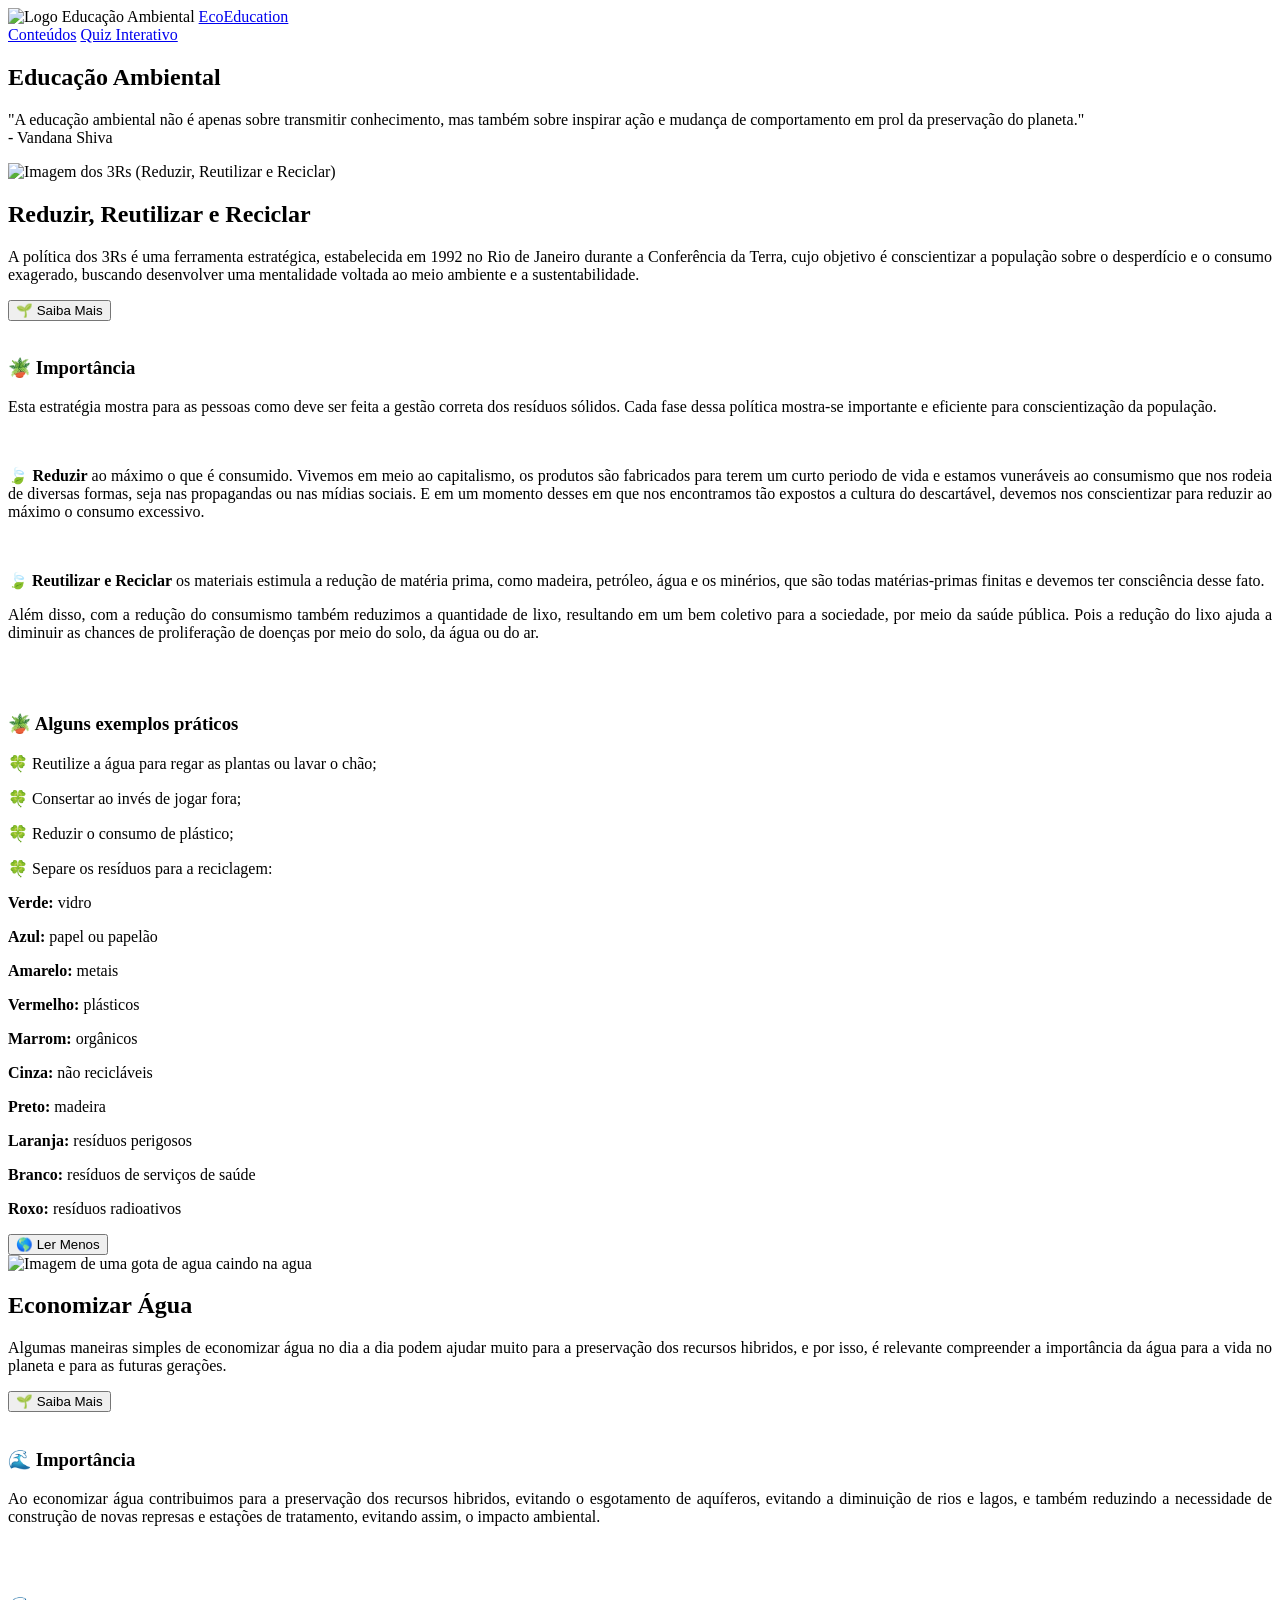
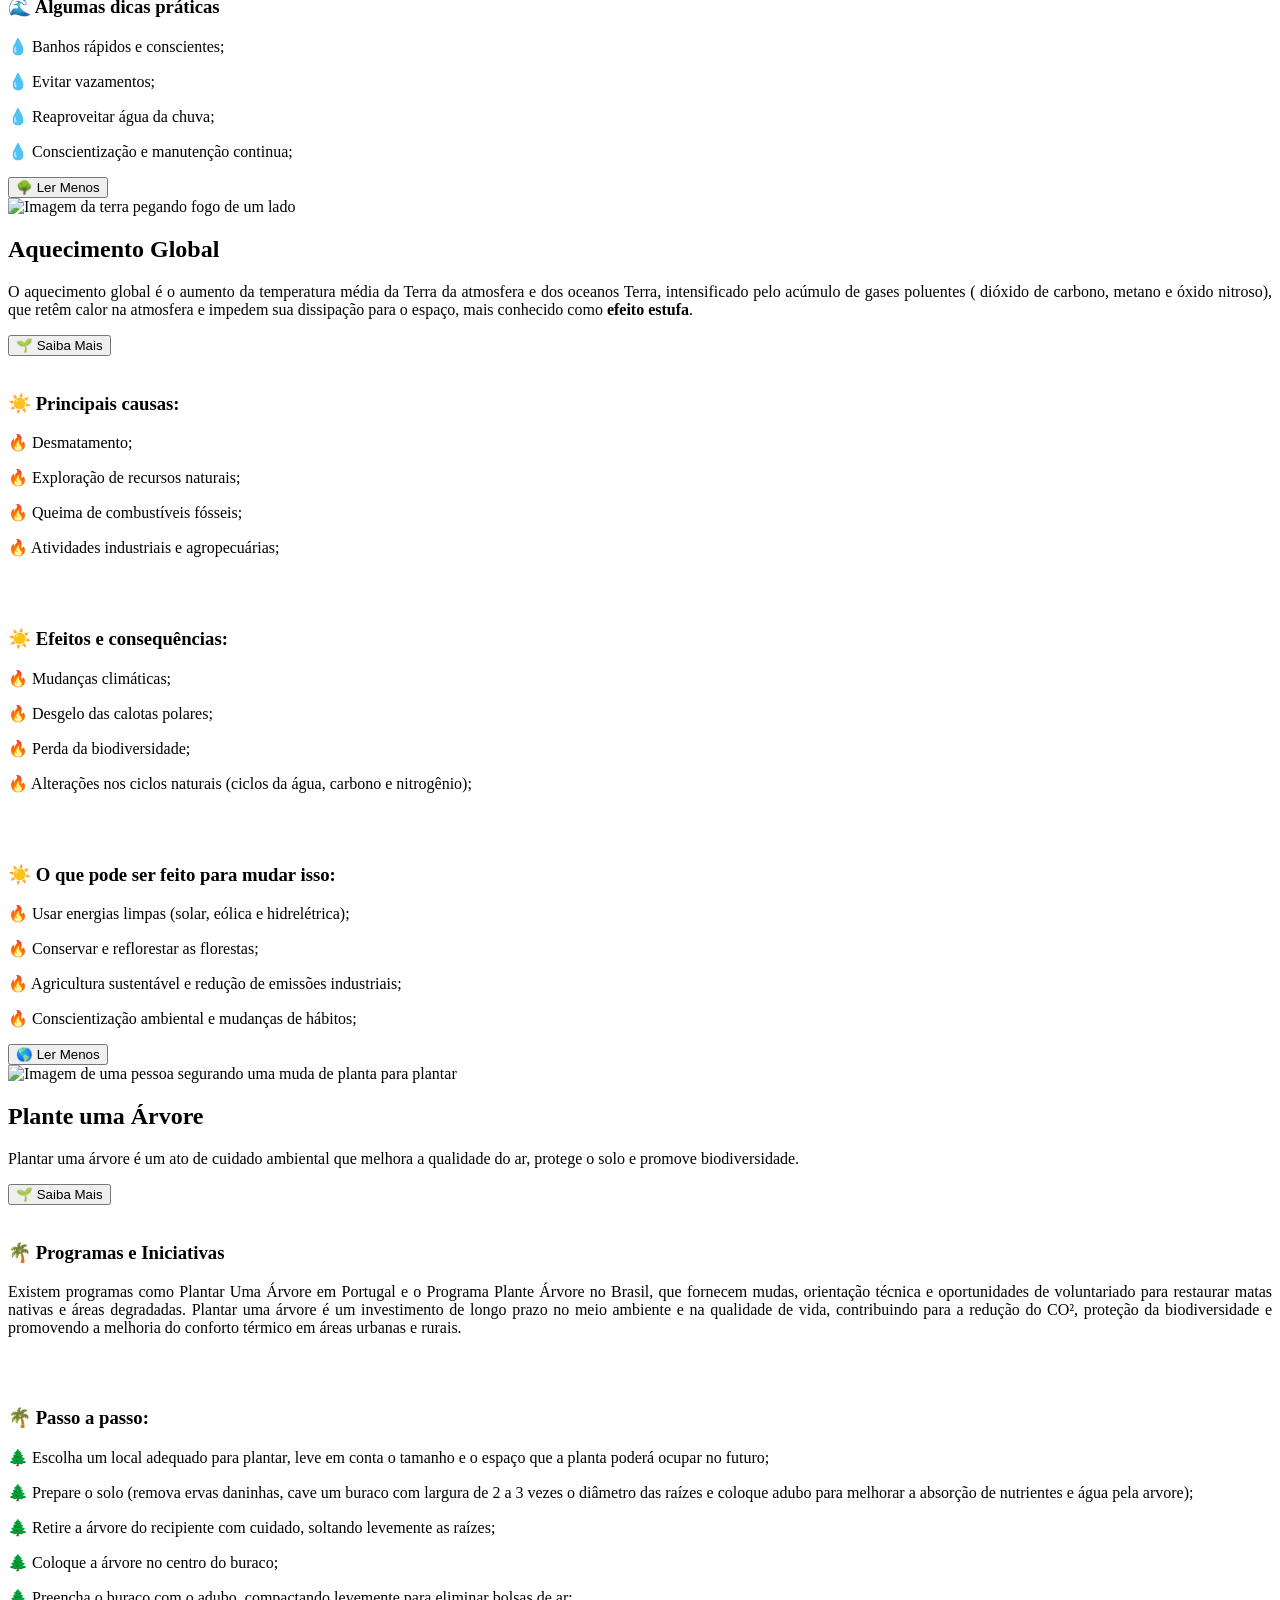
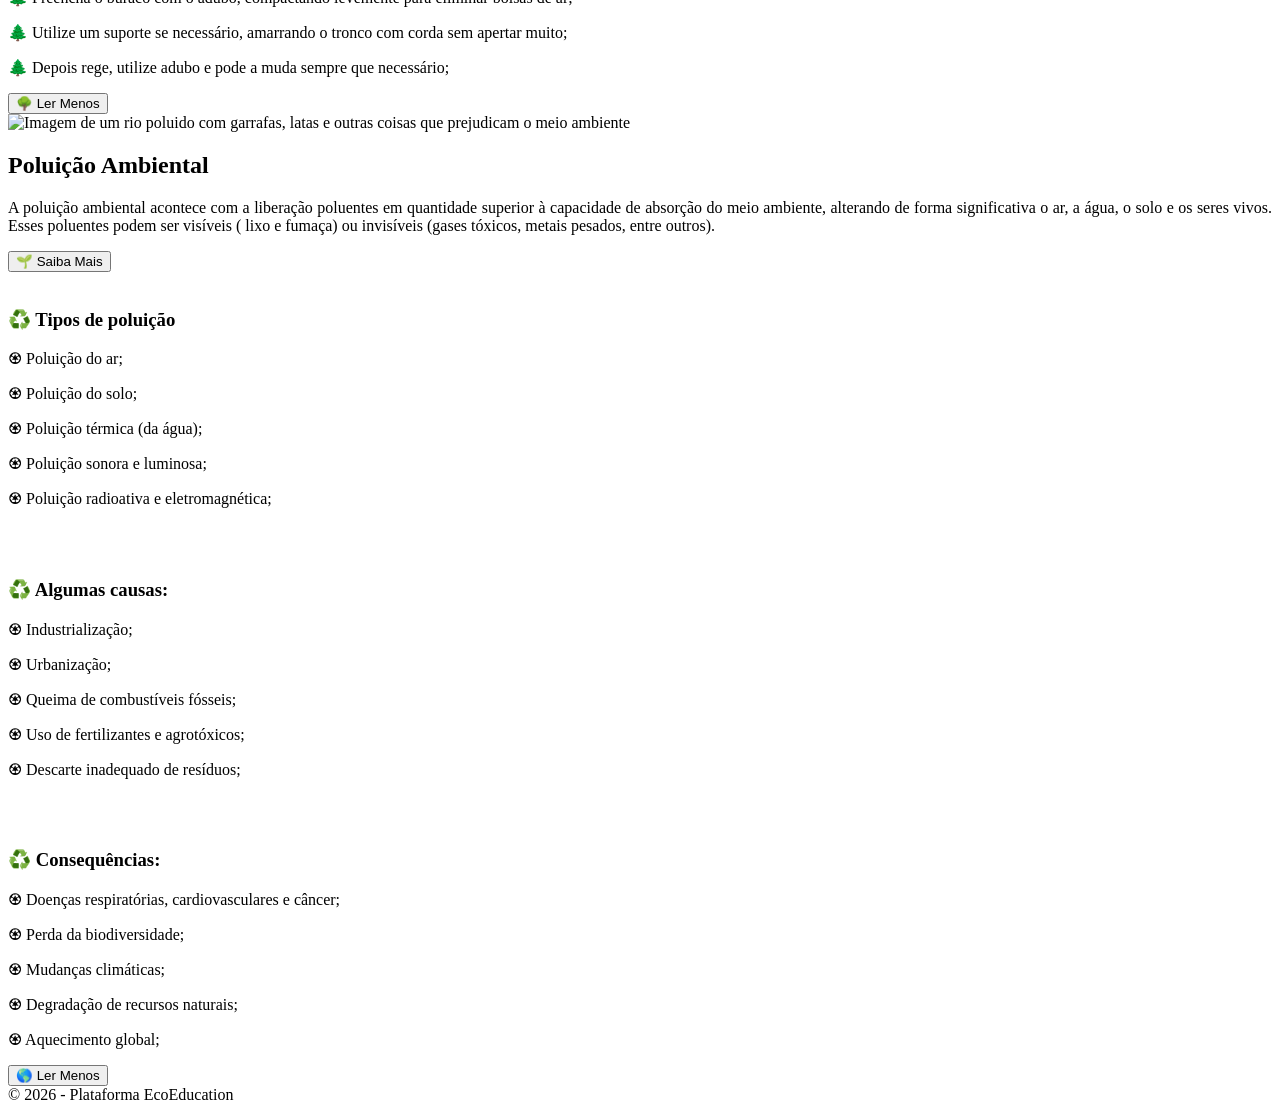
==== index.html @ 9a3f1486 "Add files via upload" ====
<!-- index.html -->
<!DOCTYPE html>
<html lang="pt-BR">
<head>
  <meta charset="UTF-8">
  <meta name="viewport" content="width=device-width, initial-scale=1.0">
  <link rel="stylesheet" href="./css/index.css">
  <title>EcoEducation</title>

</head>

<body>

  <!-- BARRA INICIAL -->
  <header>
    <div class="logo">
      <img src="./imagens/ecoeducation.png" alt="Logo Educação Ambiental">
      <a href="index.html">EcoEducation</a>
    </div>

    <nav>
      <a href="#return">Conteúdos</a>
      <a href="./html/Quiz.html">Quiz Interativo</a>
      <!-- <div class="pesquisa">
        <input type="text" placeholder="Pesquisar...">
      </div> -->
    </nav>
  </header>


  <!-- CITAÇÃO INICIAL -->
  <section class="hero"></section>
  <section class="hero1">
    <h2>Educação Ambiental</h2>

    <p>
      "A educação ambiental não é apenas sobre transmitir conhecimento, mas também sobre inspirar 
       ação e mudança de comportamento em prol da preservação do planeta."
       <br>
       - Vandana Shiva
    </p>
    <section id="return"></section>
  </section>


  <!-- CONTEÚDOS -->
  <section id="conteudos" class="conteudos">

    <!-- CONTEÚDO 1 -->
    <div class="card-conteudo reverse">
      <img src="./imagens/reduzir, reutilizar e reciclar.png" alt="Imagem dos 3Rs (Reduzir, Reutilizar e Reciclar)">

      <div class="texto">
        <h2>Reduzir, Reutilizar e Reciclar</h2>
        <p style="text-align:justify;" class="resumo">
            A política dos 3Rs é uma ferramenta estratégica, estabelecida em 1992 
            no Rio de Janeiro durante a Conferência da Terra, cujo objetivo é 
            conscientizar a população sobre o desperdício e o consumo 
            exagerado, buscando desenvolver uma mentalidade voltada ao meio ambiente 
            e a sustentabilidade.
        </p>

        <!-- BOTÃO ECOLÓGICO -->
        <button class="eco-btn saiba-mais">
            <span class="folha">🌱</span>
            <span class="eco-texto">
                Saiba Mais
            </span>
        </button>

        <!-- TEXTO ESCONDIDO -->
        <div class="conteudo-extra">
            <br>
            <h3>🪴 Importância</h3>
            <p style="text-align:justify;">Esta estratégia mostra para as pessoas 
              como deve ser feita a gestão
              correta dos resíduos sólidos. Cada fase dessa política mostra-se 
              importante e eficiente para conscientização da população.
            </p>
            <br>
            <p style="text-align:justify;"><strong>🍃 Reduzir </strong>ao máximo 
              o que é consumido.
              Vivemos em meio ao capitalismo, os produtos são fabricados para terem 
              um curto periodo de vida e estamos vuneráveis ao consumismo que nos
              rodeia de diversas formas, seja nas propagandas ou nas mídias 
              sociais. E em um momento desses em que nos encontramos tão expostos a cultura 
              do descartável, devemos nos conscientizar para reduzir ao máximo o 
              consumo excessivo.</p>
            <br>
            <p style="text-align:justify;"><strong>🍃 Reutilizar e Reciclar</strong>
              os materiais estimula a redução de
              matéria prima, como madeira, petróleo, água e os minérios, que são
              todas matérias-primas finitas e devemos ter consciência desse fato.</p>
            <p style="text-align:justify;">Além disso, com a redução do consumismo 
              também reduzimos a quantidade
              de lixo, resultando em um bem coletivo para a sociedade, por meio 
              da saúde pública. Pois a redução do lixo ajuda a diminuir as chances 
              de proliferação de doenças por meio do solo, da água ou do ar.
            </p>

            <br>
            <br>
            <h3>🪴 Alguns exemplos práticos</h3>
            <p>🍀 Reutilize a água para regar as plantas ou lavar o chão;</p>
            <p>🍀 Consertar ao invés de jogar fora;</p>
            <p>🍀 Reduzir o consumo de plástico;</p>
            <p>🍀 Separe os resíduos para a reciclagem:</p>
            <p><strong>Verde: </strong>vidro</p>
            <p><strong>Azul: </strong>papel ou papelão</p>
            <p><strong>Amarelo: </strong>metais</p>
            <p><strong>Vermelho: </strong>plásticos</p>
            <p><strong>Marrom: </strong>orgânicos</p>
            <p><strong>Cinza: </strong>não recicláveis</p>
            <p><strong>Preto: </strong>madeira</p>
            <p><strong>Laranja: </strong>resíduos perigosos</p>
            <p><strong>Branco: </strong>resíduos de serviços de saúde</p>
            <p><strong>Roxo: </strong>resíduos radioativos</p>
            
            

            <!-- SAIBA MENOS -->
            <button class="eco-btn saiba-menos">
                <span class="folha">🌎</span>
                <span>
                    Ler Menos
                </span>
            </button>
        </div>
      </div>
    </div>

    <!-- CONTEÚDO 2 -->
    <div class="card-conteudo">
        <img src="./imagens/economizar agua.jpg" alt="Imagem de uma gota de agua caindo na agua">

        <div class="texto">
            <h2>Economizar Água</h2>

            <p style="text-align:justify;">
                Algumas maneiras simples de economizar água no dia a dia podem
                ajudar muito para a preservação dos recursos hibridos, e por isso, 
                é relevante compreender 
                a importância da água para a vida no planeta e para as futuras gerações.
            </p>

            <!-- BOTÃO ECOLÓGICO -->
            <button class="eco-btn saiba-mais">
              <span class="folha">🌱</span>
              <span class="eco-texto">
                Saiba Mais
              </span>
            </button>

            <!-- TEXTO ESCONDIDO -->
            <div class="conteudo-extra">
            <br>
            <h3>🌊 Importância</h3>
            <p style="text-align:justify;">
              Ao economizar água contribuimos para a preservação dos recursos
              hibridos,  evitando o esgotamento de aquíferos, evitando a diminuição
              de rios e lagos, e também reduzindo
              a necessidade de construção de novas represas e estações de tratamento, 
              evitando assim, o impacto ambiental.
            </p>

            <br>
            <br>
            <h3>🌊 Algumas dicas práticas</h3>
            <p>💧 Banhos rápidos e conscientes;</p>
            <p>💧 Evitar vazamentos;</p>
            <p>💧 Reaproveitar água da chuva;</p>
            <p>💧 Conscientização e manutenção continua;</p>
            

              <!-- SAIBA MENOS -->
              <button class="eco-btn saiba-menos">
                <span class="folha">🌳</span>
                <span>
                    Ler Menos
                </span>
              </button>
            </div>
        </div>
    </div>

    <!-- CONTEÚDO 3 -->
    <div class="card-conteudo reverse">
        <img src="./imagens/aquecimento global.jpg" alt="Imagem da terra pegando fogo de um lado">

        <div class="texto">
            <h2>Aquecimento Global</h2>

            <p style="text-align:justify;">
              O aquecimento global é o aumento da temperatura média da Terra da atmosfera
              e dos oceanos Terra, intensificado pelo acúmulo de gases poluentes ( 
              dióxido de carbono, metano e óxido nitroso), que retêm calor 
              na atmosfera e impedem sua dissipação para o espaço, mais conhecido como
              <strong>efeito estufa</strong>.
            </p>
            
            <!-- BOTÃO ECOLÓGICO -->
            <button class="eco-btn saiba-mais">
              <span class="folha">🌱</span>
              <span class="eco-texto">
                Saiba Mais
              </span>
            </button>

            <!-- TEXTO ESCONDIDO -->
            <div class="conteudo-extra">
            <br>
            <h3>☀️ Principais causas:</h3>
            <p>🔥 Desmatamento;</p>
            <p>🔥 Exploração de recursos naturais;</p>
            <p>🔥 Queima de combustíveis fósseis;</p>
            <p>🔥 Atividades industriais e agropecuárias;</p>

            <br>
            <br>
            <h3>☀️ Efeitos e consequências:</h3>
            <p>🔥 Mudanças climáticas;</p>
            <p>🔥 Desgelo das calotas polares;</p>
            <p>🔥 Perda da biodiversidade;</p>
            <p>🔥 Alterações nos ciclos naturais (ciclos da água, carbono e nitrogênio);</p>

            <br>
            <br>
            <h3>☀️ O que pode ser feito para mudar isso:</h3>
            <p>🔥 Usar energias limpas (solar, eólica e hidrelétrica);</p>
            <p>🔥 Conservar e reflorestar as florestas;</p>
            <p>🔥 Agricultura sustentável e redução de emissões industriais;</p>
            <p>🔥 Conscientização ambiental e mudanças de hábitos;</p>

              <!-- SAIBA MENOS -->
              <button class="eco-btn saiba-menos">
                <span class="folha">🌎</span>
                <span>
                    Ler Menos
                </span>
              </button>
            </div>
        </div>
    </div>

    <!-- CONTEÚDO 4 -->
    <div class="card-conteudo">
        <img src="./imagens/plante uma arvore.webp" alt="Imagem de uma pessoa segurando uma muda de planta para plantar">

        <div class="texto">
            <h2>Plante uma Árvore</h2>

            <p style="text-align:justify;">
                Plantar uma árvore é um ato de cuidado ambiental que melhora a 
                qualidade do ar, protege o solo e promove biodiversidade.
            </p>
            
            <!-- BOTÃO ECOLÓGICO -->
            <button class="eco-btn saiba-mais">
              <span class="folha">🌱</span>
              <span class="eco-texto">
                Saiba Mais
              </span>
            </button>

            <!-- TEXTO ESCONDIDO -->
            <div class="conteudo-extra">
            <br>
            <h3>🌴 Programas e Iniciativas</h3>
            <p style="text-align:justify;">
              Existem programas como Plantar Uma Árvore em Portugal 
              e o Programa Plante Árvore no Brasil, que fornecem mudas, orientação técnica 
              e oportunidades de voluntariado para restaurar matas nativas e áreas degradadas. 
              Plantar uma árvore é um investimento de longo prazo no meio ambiente e na qualidade 
              de vida, contribuindo para a redução do CO², proteção da biodiversidade e
              promovendo a melhoria do conforto térmico em áreas urbanas e rurais.
            </p>

            <br>
            <br>
            <h3>🌴 Passo a passo:</h3>
            <p>🌲 Escolha um local adequado para plantar, leve em conta o tamanho 
                e o espaço que a planta poderá ocupar no futuro;</p>
            <p>🌲 Prepare o solo (remova ervas daninhas, cave um buraco com largura 
                de 2 a 3 vezes o diâmetro das raízes e coloque adubo para melhorar 
                a absorção de nutrientes e água pela arvore);</p>
            <p>🌲 Retire a árvore do recipiente com cuidado, soltando levemente as raízes;</p>
            <p>🌲 Coloque a árvore no centro do buraco;</p>
            <p>🌲 Preencha o buraco com o adubo, compactando levemente para eliminar bolsas de ar;</p>
            <p>🌲 Utilize um suporte se necessário, amarrando o tronco 
                  com corda sem apertar muito;</p>
            <p>🌲 Depois rege, utilize adubo e pode a muda sempre que necessário;</p>

              <!-- SAIBA MENOS -->
              <button class="eco-btn saiba-menos">
                <span class="folha">🌳</span>
                <span>
                    Ler Menos
                </span>
              </button>
            </div>
        </div>
    </div>

    <!-- CONTEÚDO 5 -->
    <div class="card-conteudo reverse">
        <img src="./imagens/poluicao ambiental.png" alt="Imagem de um rio poluido com garrafas, latas e outras coisas que prejudicam o meio ambiente">

        <div class="texto">
            <h2>Poluição Ambiental</h2>

            <p style="text-align:justify;">
                A poluição ambiental acontece com a liberação poluentes em quantidade 
                superior à capacidade de 
                absorção do meio ambiente, alterando de forma significativa o ar, a água, 
                o solo e os seres vivos. Esses poluentes podem ser visíveis ( 
                lixo e fumaça) ou invisíveis (gases tóxicos, metais pesados, entre outros).
            </p>
            
            <!-- BOTÃO ECOLÓGICO -->
            <button class="eco-btn saiba-mais">
              <span class="folha">🌱</span>
              <span class="eco-texto">
                Saiba Mais
              </span>
            </button>

            <!-- TEXTO ESCONDIDO -->
            <div class="conteudo-extra">
              <br>
              <h3>♻️ Tipos de poluição</h3>
              <p>♼ Poluição do ar;</p>
              <p>♼ Poluição do solo;</p>
              <p>♼ Poluição térmica (da água);</p>
              <p>♼ Poluição sonora e luminosa;</p>
              <p>♼ Poluição radioativa e eletromagnética;</p>

              <br>
              <br>
              <h3>♻️ Algumas causas:</h3>
              <p>♼ Industrialização;</p>
              <p>♼ Urbanização;</p>
              <p>♼ Queima de combustíveis fósseis;</p>
              <p>♼ Uso de fertilizantes e agrotóxicos;</p>
              <p>♼ Descarte inadequado de resíduos;</p>

              <br>
              <br>
              <h3>♻️ Consequências:</h3>
              <p>♼ Doenças respiratórias, cardiovasculares e câncer;</p>
              <p>♼ Perda da biodiversidade;</p>
              <p>♼ Mudanças climáticas;</p>
              <p>♼ Degradação de recursos naturais;</p>
              <p>♼ Aquecimento global;</p>

              <!-- SAIBA MENOS -->
              <button class="eco-btn saiba-menos">
                <span class="folha">🌎</span>
                <span>
                    Ler Menos
                </span>
              </button>
            </div>
        </div>
    </div>
  </section>


  <!-- Botões de SAIBA MAIS e SAIBA MENOS --> 
  <script>
    // Saiba Mais
    const botoesMais =
    document.querySelectorAll(".saiba-mais");
    botoesMais.forEach(botao => {
      botao.addEventListener("click", () => {
        const conteudo =
        botao.parentElement.querySelector(".conteudo-extra");
        conteudo.classList.add("ativo");
        botao.style.display = "none";
      });
    });
    // Saiba Menos
    const botoesMenos =
    document.querySelectorAll(".saiba-menos");
    botoesMenos.forEach(botao => {
      botao.addEventListener("click", () => {
        const conteudo =
        botao.parentElement;
        conteudo.classList.remove("ativo");
        const botaoMais =
        conteudo.parentElement.querySelector(".saiba-mais");
        botaoMais.style.display = "flex";
      });
    });
  </script>

  <footer>
    © 2026 - Plataforma EcoEducation
  </footer>

</body>
</html>
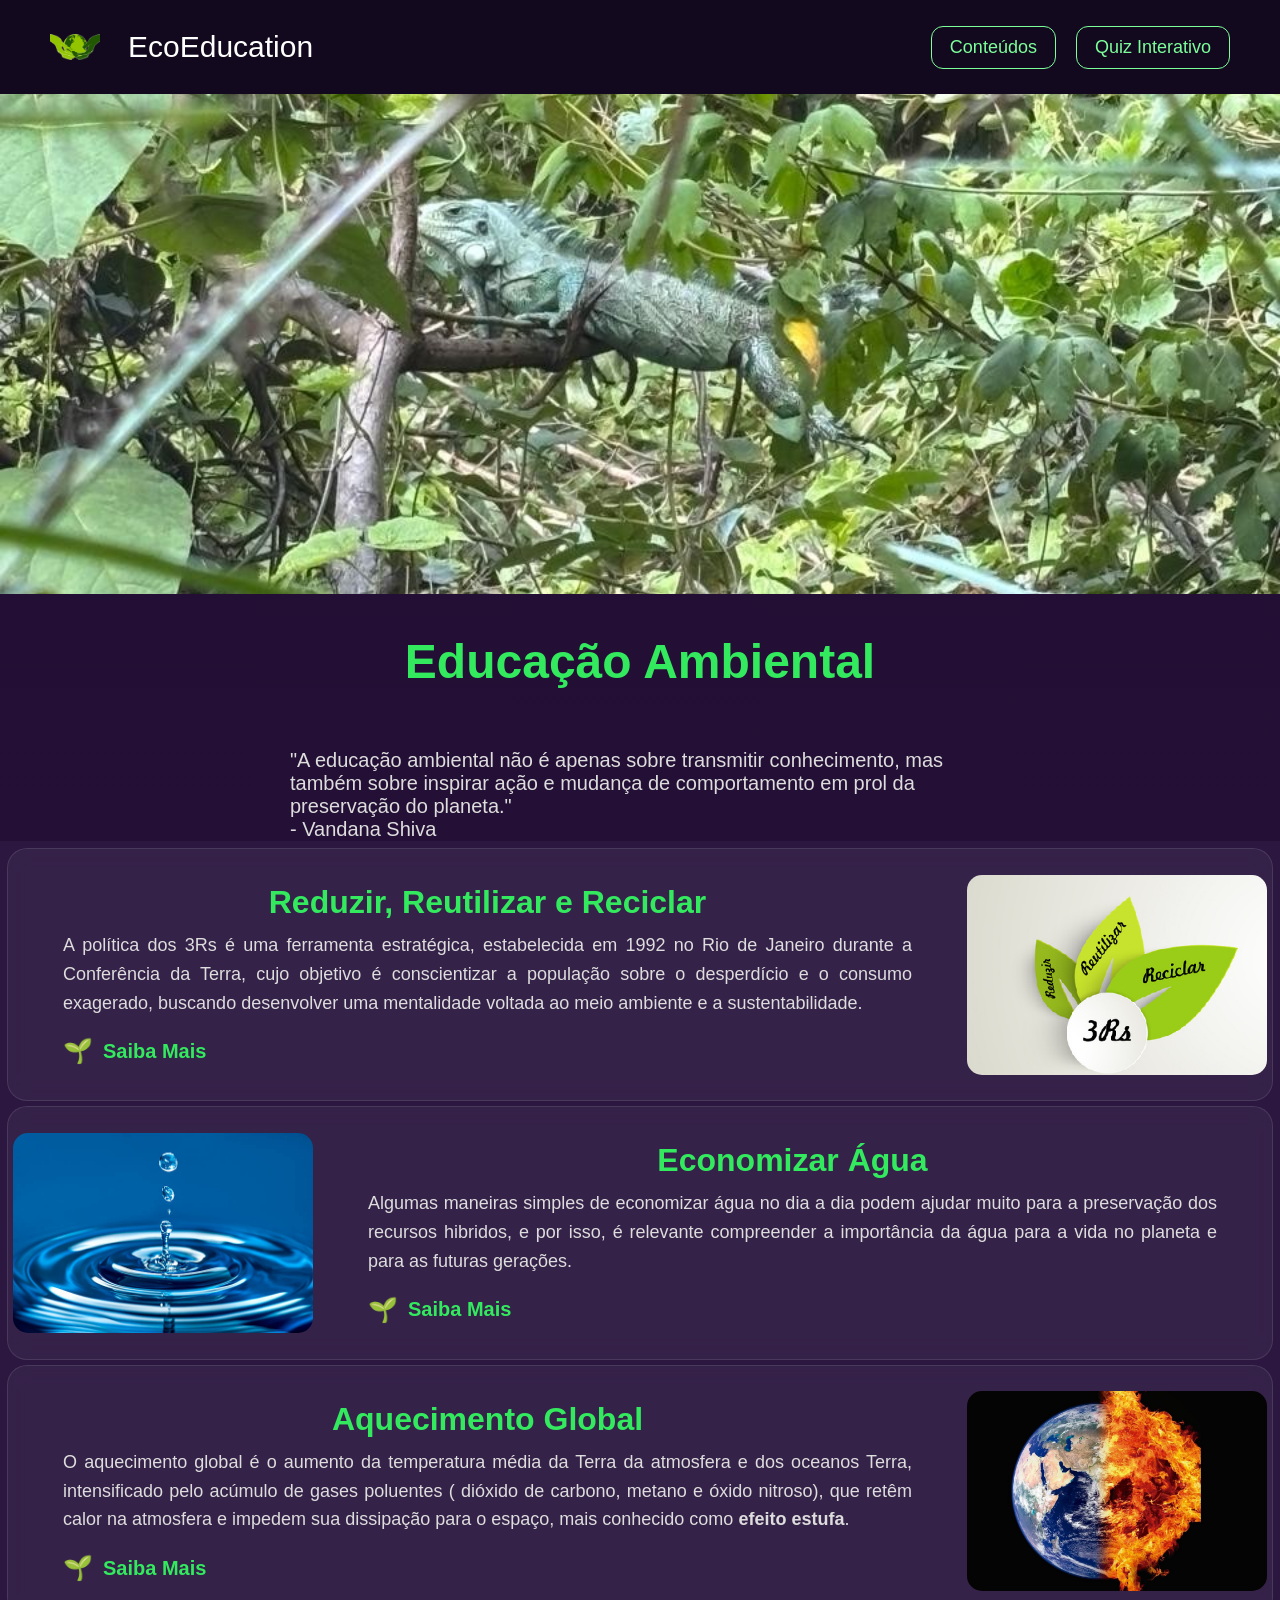
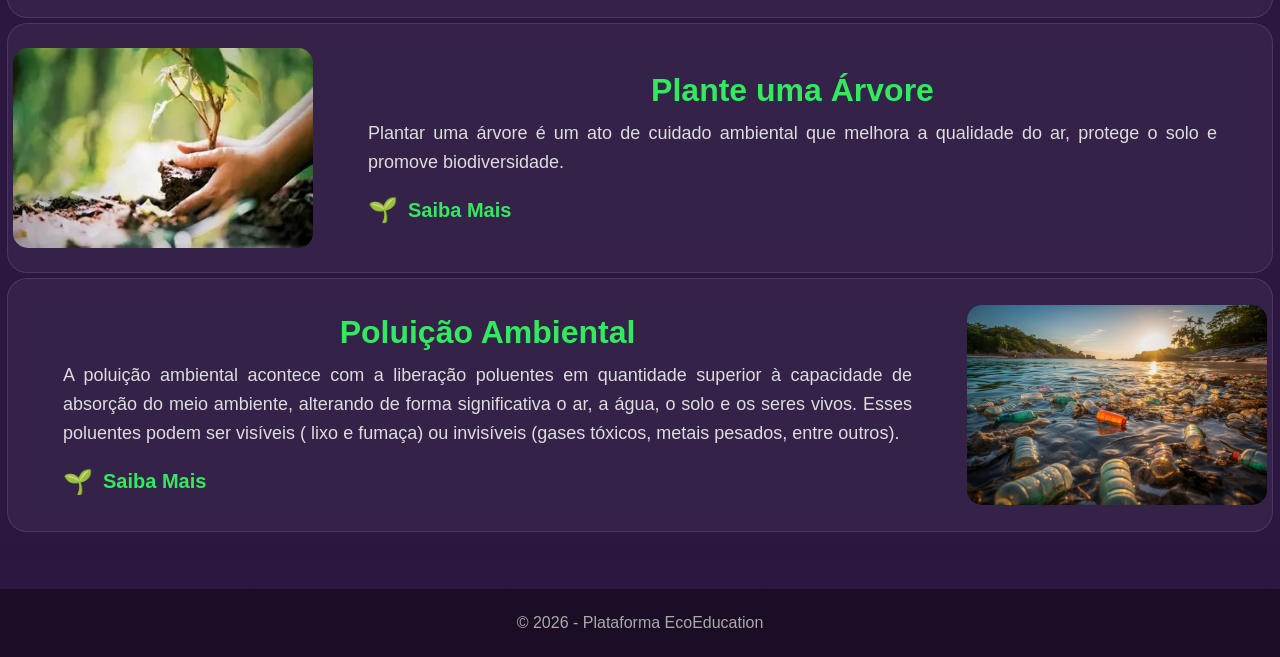
==== commit d425e95b: "Update index.html" ====
--- a/index.html
+++ b/index.html
@@ -4,7 +4,7 @@
 <head>
   <meta charset="UTF-8">
   <meta name="viewport" content="width=device-width, initial-scale=1.0">
-  <link rel="stylesheet" href="./css/index.css">
+  <link rel="stylesheet" href="index.css">
   <title>EcoEducation</title>
 
 </head>
@@ -14,13 +14,13 @@
   <!-- BARRA INICIAL -->
   <header>
     <div class="logo">
-      <img src="./imagens/ecoeducation.png" alt="Logo Educação Ambiental">
+      <img src="ecoeducation.png" alt="Logo Educação Ambiental">
       <a href="index.html">EcoEducation</a>
     </div>
 
     <nav>
       <a href="#return">Conteúdos</a>
-      <a href="./html/Quiz.html">Quiz Interativo</a>
+      <a href="Quiz.html">Quiz Interativo</a>
       <!-- <div class="pesquisa">
         <input type="text" placeholder="Pesquisar...">
       </div> -->
@@ -48,7 +48,7 @@
 
     <!-- CONTEÚDO 1 -->
     <div class="card-conteudo reverse">
-      <img src="./imagens/reduzir, reutilizar e reciclar.png" alt="Imagem dos 3Rs (Reduzir, Reutilizar e Reciclar)">
+      <img src="reduzir, reutilizar e reciclar.png" alt="Imagem dos 3Rs (Reduzir, Reutilizar e Reciclar)">
 
       <div class="texto">
         <h2>Reduzir, Reutilizar e Reciclar</h2>
@@ -105,16 +105,16 @@
             <p>🍀 Consertar ao invés de jogar fora;</p>
             <p>🍀 Reduzir o consumo de plástico;</p>
             <p>🍀 Separe os resíduos para a reciclagem:</p>
-            <p><strong>Verde: </strong>vidro</p>
-            <p><strong>Azul: </strong>papel ou papelão</p>
-            <p><strong>Amarelo: </strong>metais</p>
-            <p><strong>Vermelho: </strong>plásticos</p>
-            <p><strong>Marrom: </strong>orgânicos</p>
-            <p><strong>Cinza: </strong>não recicláveis</p>
-            <p><strong>Preto: </strong>madeira</p>
-            <p><strong>Laranja: </strong>resíduos perigosos</p>
-            <p><strong>Branco: </strong>resíduos de serviços de saúde</p>
-            <p><strong>Roxo: </strong>resíduos radioativos</p>
+            <p><b>Verde: </b>vidro</p>
+            <p><b>Azul: </b>papel ou papelão</p>
+            <p><b>Amarelo: </b>metais</p>
+            <p><b>Vermelho: </b>plásticos</p>
+            <p><b>Marrom: </b>orgânicos</p>
+            <p><b>Cinza: </b>não recicláveis</p>
+            <p><b>Preto: </b>madeira</p>
+            <p><b>Laranja: </b>resíduos perigosos</p>
+            <p><b>Branco: </b>resíduos de serviços de saúde</p>
+            <p><b>Roxo: </b>resíduos radioativos</p>
             
             
 
@@ -131,7 +131,7 @@
 
     <!-- CONTEÚDO 2 -->
     <div class="card-conteudo">
-        <img src="./imagens/economizar agua.jpg" alt="Imagem de uma gota de agua caindo na agua">
+        <img src="economizar agua.jpg" alt="Imagem de uma gota de agua caindo na agua">
 
         <div class="texto">
             <h2>Economizar Água</h2>
@@ -185,7 +185,7 @@
 
     <!-- CONTEÚDO 3 -->
     <div class="card-conteudo reverse">
-        <img src="./imagens/aquecimento global.jpg" alt="Imagem da terra pegando fogo de um lado">
+        <img src="aquecimento global.jpg" alt="Imagem da terra pegando fogo de um lado">
 
         <div class="texto">
             <h2>Aquecimento Global</h2>
@@ -244,7 +244,7 @@
 
     <!-- CONTEÚDO 4 -->
     <div class="card-conteudo">
-        <img src="./imagens/plante uma arvore.webp" alt="Imagem de uma pessoa segurando uma muda de planta para plantar">
+        <img src="plante uma arvore.webp" alt="Imagem de uma pessoa segurando uma muda de planta para plantar">
 
         <div class="texto">
             <h2>Plante uma Árvore</h2>
@@ -303,7 +303,7 @@
 
     <!-- CONTEÚDO 5 -->
     <div class="card-conteudo reverse">
-        <img src="./imagens/poluicao ambiental.png" alt="Imagem de um rio poluido com garrafas, latas e outras coisas que prejudicam o meio ambiente">
+        <img src="poluicao ambiental.png" alt="Imagem de um rio poluido com garrafas, latas e outras coisas que prejudicam o meio ambiente">
 
         <div class="texto">
             <h2>Poluição Ambiental</h2>
@@ -398,4 +398,4 @@
   </footer>
 
 </body>
-</html>+</html>
--- a/index.css
+++ b/index.css
@@ -0,0 +1,348 @@
+*{
+      margin:0;
+      padding:0;
+      box-sizing:border-box;
+      font-family: Arial, Helvetica, sans-serif;
+    }
+
+    body{
+      background: linear-gradient(to bottom, #200c30, #2b1740);
+      color: white;
+    }
+
+/* MENU */
+header{
+    width:100%;
+    padding:20px 50px;
+    display:flex;
+    justify-content:space-between;
+    align-items:center;
+
+    background-color: rgba(20, 10, 30, 0.95);
+
+    backdrop-filter: blur(10px);
+
+    position:sticky;
+    top:0;
+
+    z-index:9999;
+}
+    
+.logo img{
+  width:50px;
+  height:50px;
+  object-fit: contain;
+}
+
+.logo{
+  display:flex;
+  align-items:center;
+  gap:10px;
+}
+
+.logo h1{
+  font-size:30px;
+}
+
+.logo-link{
+    display:flex;
+    align-items:center;
+    gap:10px;
+
+    text-decoration:none;
+}
+
+.logo-link h1{
+    color:#7CFF9A;
+}
+
+/* MEXER NO FUTURO */
+/* 
+.pesquisa input{
+    padding:12px 18px;
+
+    border-radius:0;
+
+    border:1px solid white;
+
+    background:white;
+
+    color:black;
+
+    outline:none;
+
+    font-size:16px;
+}
+
+.pesquisa input::placeholder{
+    color:#aaa;
+}
+
+.pesquisa input:focus{
+    border-color:#b46cff;
+} */
+
+div a{
+    text-decoration:none;
+    color:white;
+    font-size:30px;
+    padding:10px 18px;
+    background:transparent;
+    transition:0.3s;
+}
+
+nav{
+    display:flex;
+    gap:20px;
+}
+
+nav a{
+    text-decoration:none;
+    color:#7CFF9A;
+    font-size:18px;
+    padding:10px 18px;
+    border:1px solid #7CFF9A;
+    border-radius:12px;
+    background:transparent;
+    transition:0.3s;
+}
+
+nav a:hover{
+    color:#b46cff;
+    border-color:#b46cff;
+    transform:scale(1.05);
+}
+
+/* HERO */
+.hero{
+  text-align:center;
+  padding:120px 20px;
+
+  background: rgba(0,0,0,0.35); /* escurecimento menor */
+  backdrop-filter: brightness(1.1) contrast(1.2) saturate(1.3);
+  background-image: 
+  url('selva.webp');
+
+  background-size:cover;
+  background-position:center;
+  background-repeat:no-repeat;
+
+  min-height:500px;
+
+  display:flex;
+  flex-direction:column;
+  justify-content:center;
+  align-items:center;
+}
+
+.hero1 h2{
+    padding:40px;
+    display:flex;
+    flex-direction:column;
+    justify-content:center;
+    align-items:center;
+
+    font-size:48px;
+    color:#33ea5e;
+    margin-bottom:20px;
+}
+
+.hero1 p{
+    font-size:20px;
+    max-width:700px;
+    margin:auto;
+    color:#ddd;
+    padding:2 0px;
+}
+
+/* CONTEÚDOS */
+.conteudos{
+    padding:50px;
+}
+
+.conteudos h2{
+    text-align:center;
+    color:#7CFF9A;
+    margin-bottom:40px;
+    font-size:36px;
+}
+
+.cards{
+    display:grid;
+    grid-template-columns: repeat(auto-fit, minmax(250px,1fr));
+    gap:0px;
+}
+
+.card{
+    background:#311b47;
+    border-radius:20px;
+    overflow:hidden;
+    transition:0.3s;
+    border:2px solid transparent;
+}
+
+.card:hover{
+    transform:translateY(-8px);
+    border-color:#7CFF9A;
+}
+
+.card img{
+    width:100%;
+    height:200px;
+    object-fit:cover;
+}
+
+.card a{
+    display:block;
+    text-align:center;
+    padding:20px;
+    color:#7CFF9A;
+    text-decoration:none;
+    font-size:22px;
+    font-weight:bold;
+}
+
+footer{
+    text-align:center;
+    padding:25px;
+    margin-top:50px;
+    background:#1a0d25;
+    color:#aaa;
+}
+
+/* SEÇÃO DOS CONTEÚDOS */
+.conteudos{
+    width:100%;
+    padding:7px;
+    margin: 0;
+    display:flex;
+    flex-direction:column;
+    gap: 5px;
+    background:#2b1740;
+}
+
+/* Conteúdo Extra */
+.eco-btn{
+    margin-top:20px;
+
+    display:flex;
+    align-items:center;
+    gap:10px;
+
+    background:none;
+    border:none;
+
+    color:#33ea5e;
+
+    font-size:20px;
+    font-weight:bold;
+
+    cursor:pointer;
+
+    transition:0.3s;
+}
+
+.eco-btn:hover{
+    transform:scale(1.05);
+
+    color:#7CFF9A;
+}
+
+.folha{
+    font-size:24px;
+}
+
+/* CONTEÚDO EXTRA */
+.conteudo-extra{
+    max-height:0;
+
+    overflow:hidden;
+
+    opacity:0;
+
+    transition:0.5s ease;
+}
+
+.conteudo-extra.ativo{
+    max-height:10000px;
+
+    opacity:1;
+
+    margin-top:20px;
+}
+
+/* BOTÃO SAIBA MENOS */
+.saiba-menos{
+    margin-top:30px;
+}
+
+/* CAIXAS */
+.card-conteudo{
+    width:100%;
+    min-height:250px;
+    display:flex;
+    align-items:center;
+    gap:5px;
+
+    background:rgba(255,255,255,0.05);
+    border:1px solid rgba(255,255,255,0.1);
+
+    padding:5px;
+    border-radius:20px;
+
+    backdrop-filter:blur(10px);
+
+    transition:0.3s;
+}
+
+.card-conteudo:hover{
+    transform:scale(1.02);
+}
+
+.card-conteudo img{
+    width:350px;
+    height:250px;
+    object-fit:cover;
+    border-radius:0;
+}
+
+.texto{
+    flex:1;
+
+    padding:30px 50px;
+
+    display:flex;
+    flex-direction:column;
+    justify-content:center;
+}
+
+
+/* CAIXAS ÍMPARES */
+.reverse{
+    flex-direction:row-reverse;
+}
+
+/* IMAGENS */
+.card-conteudo img{
+    width:300px;
+    height:200px;
+    object-fit:cover;
+    border-radius:15px;
+}
+
+/* TEXTO */
+.texto{
+    flex:1;
+}
+
+.texto h2{
+    color:#33ea5e;
+    margin-bottom:10px;
+    font-size:32px;
+}
+
+.texto p{
+    color:#ddd;
+    line-height:1.6;
+    font-size:18px;
+}
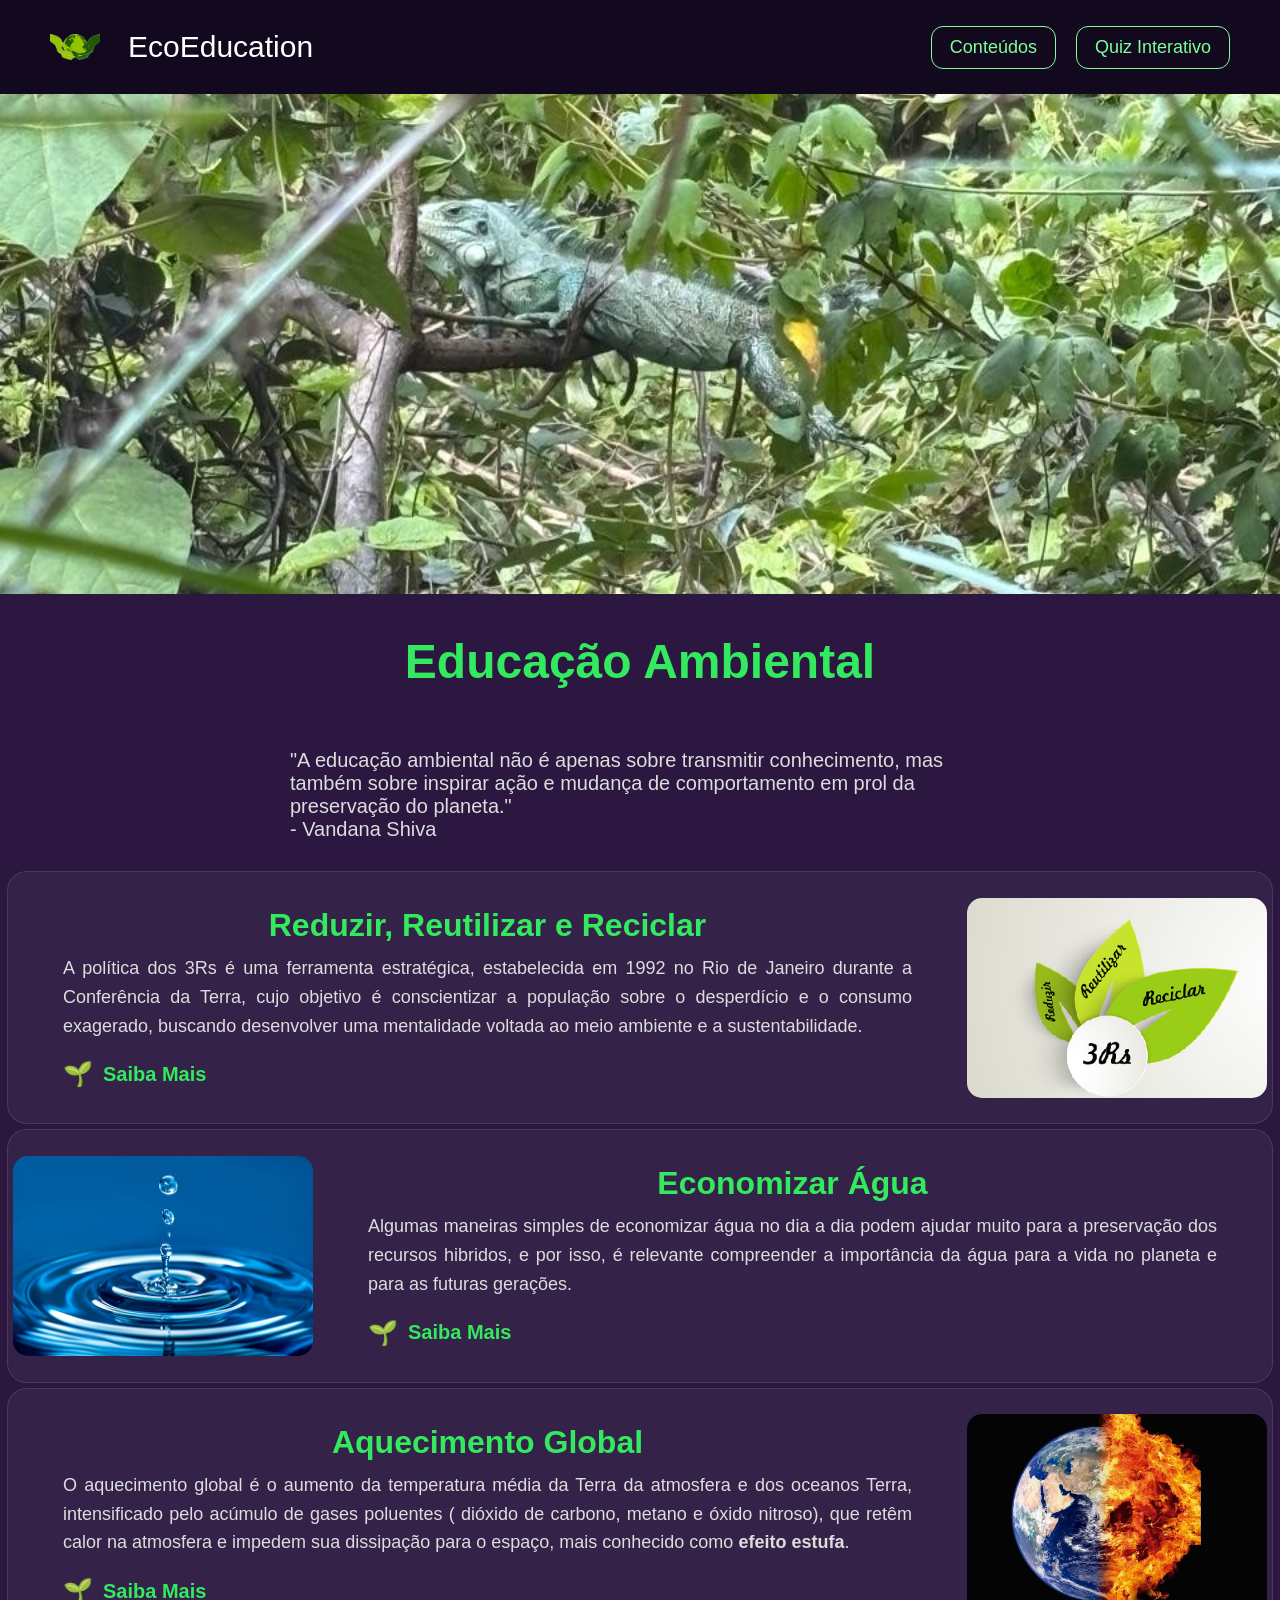
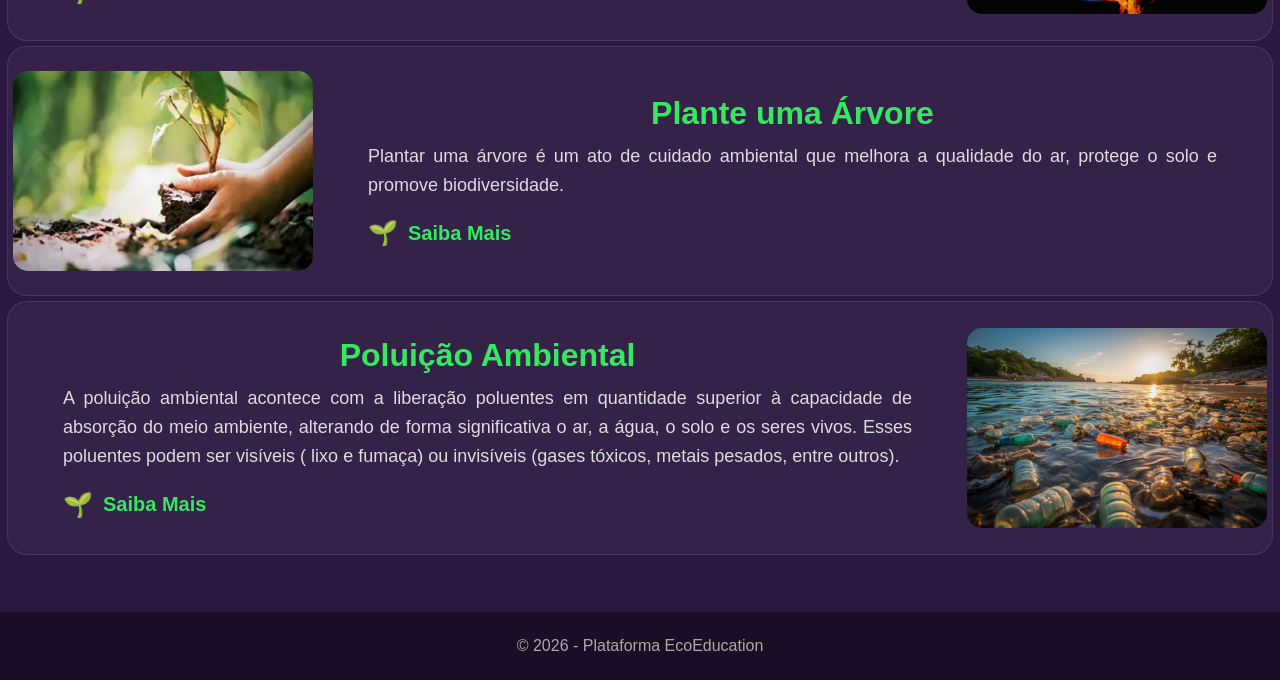
==== commit 0b6f15df: "Update index.html" ====
--- a/index.html
+++ b/index.html
@@ -38,6 +38,8 @@
        ação e mudança de comportamento em prol da preservação do planeta."
        <br>
        - Vandana Shiva
+      <br>
+      <br>
     </p>
     <section id="return"></section>
   </section>
--- a/index.css
+++ b/index.css
@@ -135,6 +135,11 @@
   align-items:center;
 }
 
+/* Hero1 */
+.hero1{
+    background-color: #2b1740;
+}
+
 .hero1 h2{
     padding:40px;
     display:flex;
